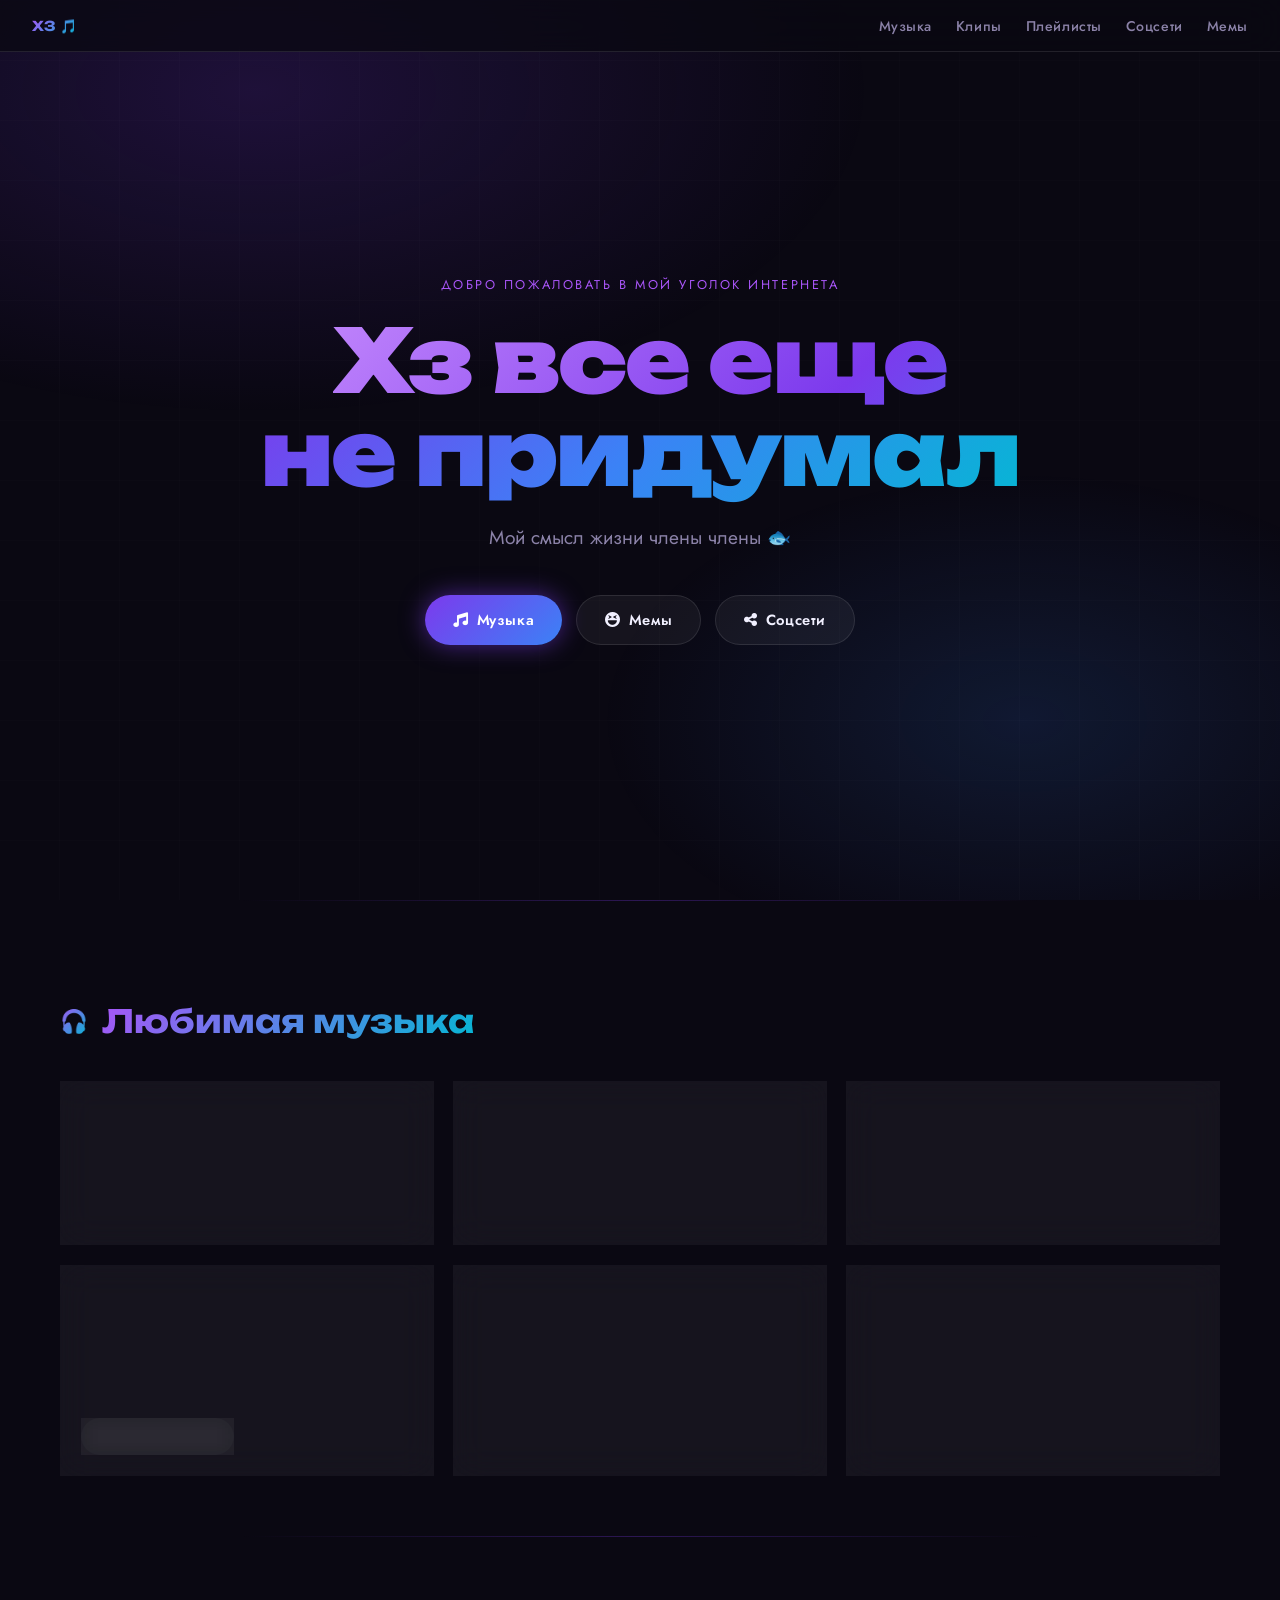
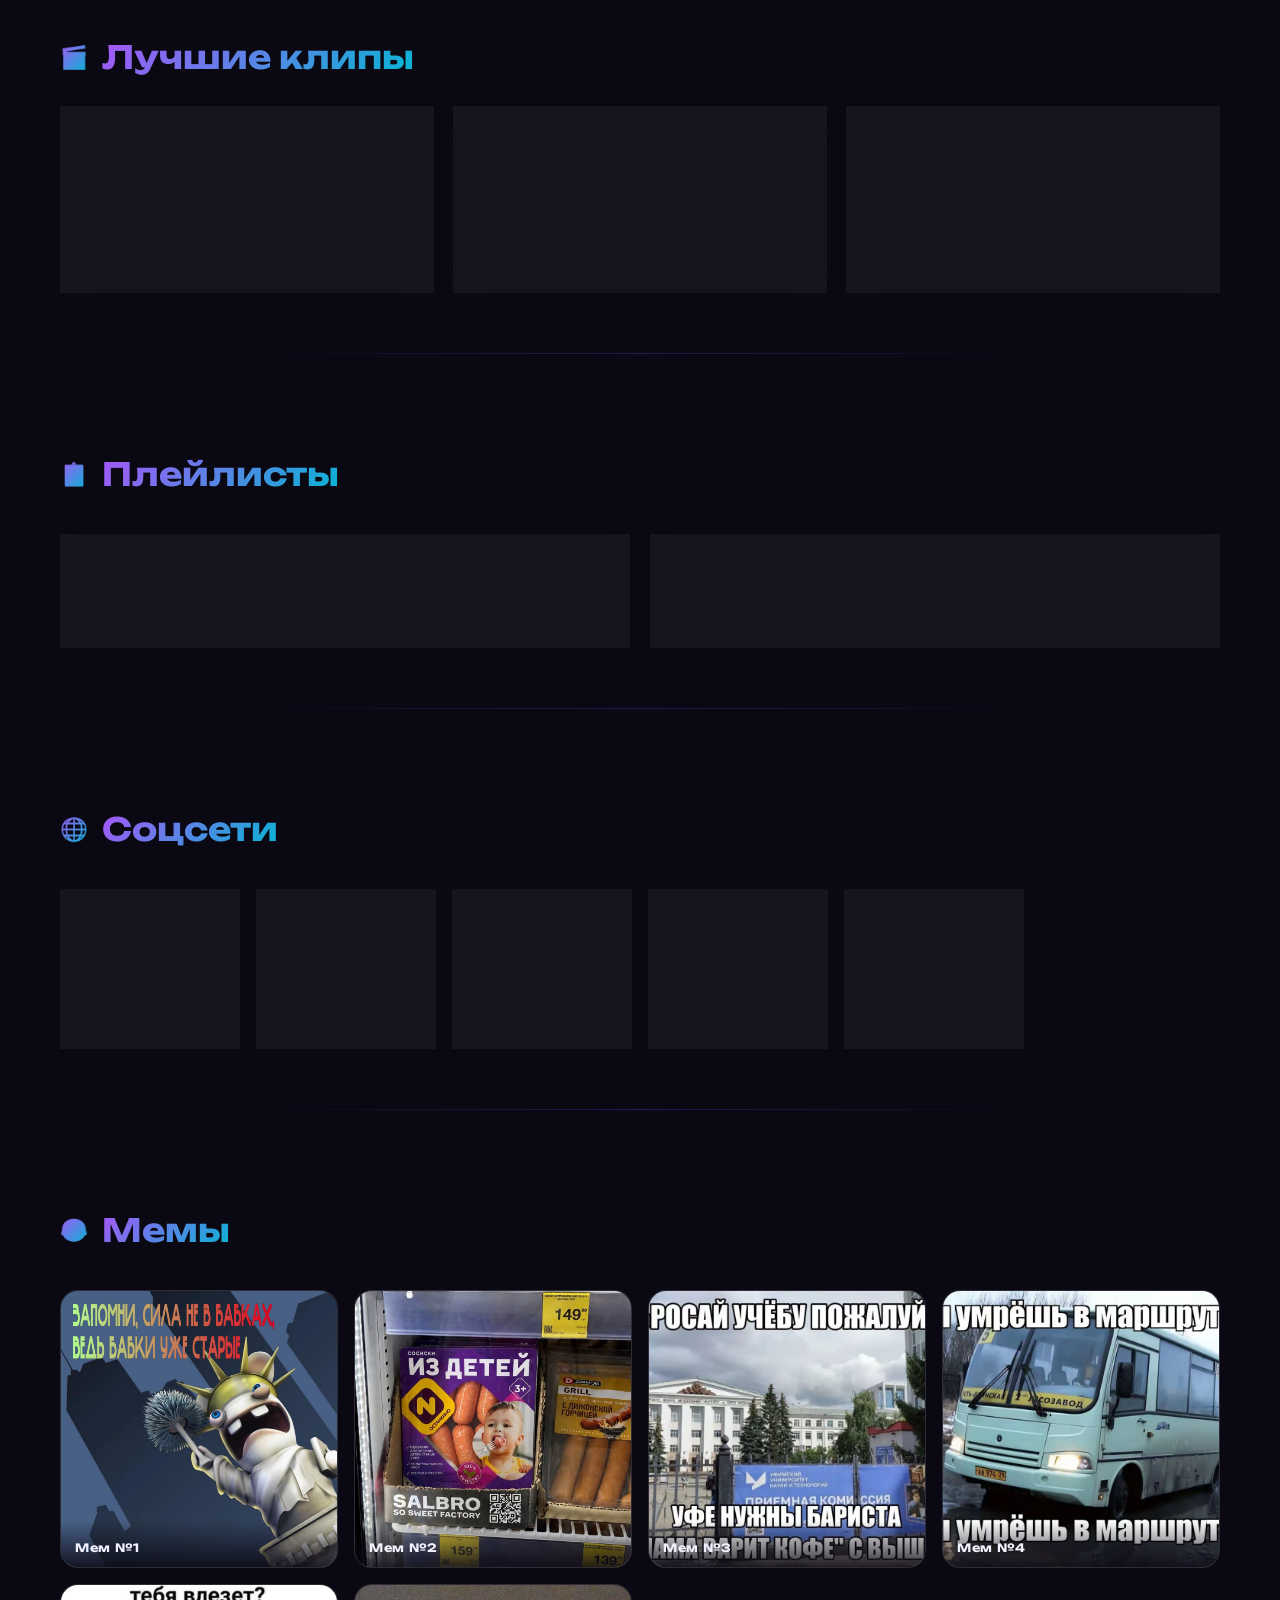
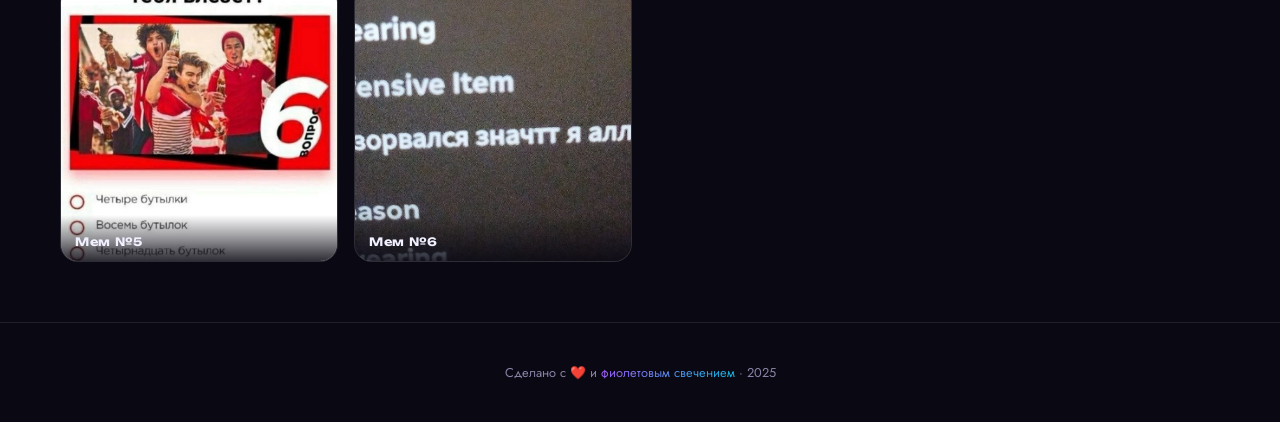
==== index-1.html @ b0e190b0 "Add files via upload" ====
<!DOCTYPE html>
<html lang="ru">
<head>
  <meta charset="UTF-8" />
  <meta name="viewport" content="width=device-width, initial-scale=1.0" />
  <title>Хз все еще не придумал</title>
  <link href="https://fonts.googleapis.com/css2?family=Unbounded:wght@400;700;900&family=Jost:wght@300;400;500&display=swap" rel="stylesheet" />
  <link rel="stylesheet" href="https://cdnjs.cloudflare.com/ajax/libs/font-awesome/6.5.0/css/all.min.css" />

  <style>
    /* ===========================
       CSS ПЕРЕМЕННЫЕ / ТЕМА
    =========================== */
    :root {
      --bg:          #0a0812;
      --bg2:         #0f0d1a;
      --purple:      #7c3aed;
      --purple-lite: #a855f7;
      --blue:        #3b82f6;
      --cyan:        #06b6d4;
      --glow-p:      rgba(124, 58, 237, 0.55);
      --glow-b:      rgba(59, 130, 246, 0.45);
      --glass-bg:    rgba(255,255,255,0.05);
      --glass-border:rgba(255,255,255,0.10);
      --text:        #f1f0ff;
      --text-muted:  #8b82a8;
      --card-radius: 18px;
      --transition:  0.3s cubic-bezier(.4,0,.2,1);
    }

    /* ===========================
       СБРОС И БАЗОВЫЕ СТИЛИ
    =========================== */
    *, *::before, *::after { box-sizing: border-box; margin: 0; padding: 0; }
    html { scroll-behavior: smooth; }
    body {
      font-family: 'Jost', sans-serif;
      background: var(--bg);
      color: var(--text);
      min-height: 100vh;
      overflow-x: hidden;
    }

    /* ===========================
       ФОН — СЕТКА + ГРАДИЕНТ
    =========================== */
    body::before {
      content: '';
      position: fixed;
      inset: 0;
      background:
        radial-gradient(ellipse 80% 60% at 20% 10%, rgba(124,58,237,.18) 0%, transparent 60%),
        radial-gradient(ellipse 60% 50% at 80% 80%, rgba(59,130,246,.14) 0%, transparent 55%),
        repeating-linear-gradient(0deg, transparent, transparent 59px, rgba(255,255,255,.025) 60px),
        repeating-linear-gradient(90deg, transparent, transparent 59px, rgba(255,255,255,.025) 60px);
      pointer-events: none;
      z-index: 0;
    }

    /* ===========================
       НАВБАР
    =========================== */
    nav {
      position: fixed;
      top: 0; left: 0; right: 0;
      z-index: 999;
      display: flex;
      align-items: center;
      justify-content: space-between;
      padding: 14px 32px;
      background: rgba(10,8,18,0.75);
      backdrop-filter: blur(20px);
      border-bottom: 1px solid var(--glass-border);
    }
    .nav-logo {
      font-family: 'Unbounded', sans-serif;
      font-size: .85rem;
      font-weight: 700;
      background: linear-gradient(135deg, var(--purple-lite), var(--cyan));
      -webkit-background-clip: text;
      -webkit-text-fill-color: transparent;
      letter-spacing: .04em;
    }
    .nav-links { display: flex; gap: 24px; list-style: none; }
    .nav-links a {
      color: var(--text-muted);
      text-decoration: none;
      font-size: .88rem;
      font-weight: 500;
      letter-spacing: .04em;
      transition: color var(--transition);
    }
    .nav-links a:hover { color: var(--purple-lite); }

    /* ===========================
       КОНТЕНТНАЯ ОБЁРТКА
    =========================== */
    main { position: relative; z-index: 1; }
    section { padding: 100px 20px 60px; max-width: 1200px; margin: 0 auto; }

    /* ===========================
       ЗАГОЛОВКИ СЕКЦИЙ
    =========================== */
    .section-title {
      font-family: 'Unbounded', sans-serif;
      font-size: clamp(1.4rem, 3vw, 2rem);
      font-weight: 700;
      margin-bottom: 40px;
      display: flex;
      align-items: center;
      gap: 14px;
    }
    .section-title .icon { font-size: 1.4rem; }
    .section-title span {
      background: linear-gradient(135deg, var(--purple-lite) 0%, var(--cyan) 100%);
      -webkit-background-clip: text;
      -webkit-text-fill-color: transparent;
    }

    /* ===========================
       HERO СЕКЦИЯ
    =========================== */
    #hero {
      min-height: 100vh;
      display: flex;
      flex-direction: column;
      align-items: center;
      justify-content: center;
      text-align: center;
      padding-top: 80px;
    }
    .hero-eyebrow {
      font-size: .8rem;
      letter-spacing: .2em;
      text-transform: uppercase;
      color: var(--purple-lite);
      margin-bottom: 20px;
      opacity: 0;
      animation: fadeUp .6s .2s forwards;
    }
    .hero-title {
      font-family: 'Unbounded', sans-serif;
      font-size: clamp(2.2rem, 7vw, 5.5rem);
      font-weight: 900;
      line-height: 1.05;
      letter-spacing: -.02em;
      margin-bottom: 24px;
      opacity: 0;
      animation: fadeUp .7s .4s forwards;
    }
    .hero-title .grad {
      background: linear-gradient(135deg, #c084fc 0%, #7c3aed 40%, #3b82f6 70%, #06b6d4 100%);
      -webkit-background-clip: text;
      -webkit-text-fill-color: transparent;
    }
    .hero-sub {
      font-size: clamp(.95rem, 2vw, 1.2rem);
      color: var(--text-muted);
      max-width: 480px;
      margin-bottom: 44px;
      opacity: 0;
      animation: fadeUp .7s .6s forwards;
    }
    .hero-btns {
      display: flex;
      flex-wrap: wrap;
      gap: 14px;
      justify-content: center;
      opacity: 0;
      animation: fadeUp .7s .8s forwards;
    }

    /* ===========================
       КНОПКИ
    =========================== */
    .btn {
      display: inline-flex;
      align-items: center;
      gap: 8px;
      padding: 13px 28px;
      border-radius: 100px;
      font-family: 'Jost', sans-serif;
      font-size: .92rem;
      font-weight: 600;
      letter-spacing: .04em;
      cursor: pointer;
      text-decoration: none;
      transition: all var(--transition);
      border: none;
      outline: none;
    }
    .btn-primary {
      background: linear-gradient(135deg, var(--purple), var(--blue));
      color: #fff;
      box-shadow: 0 0 24px var(--glow-p);
    }
    .btn-primary:hover {
      transform: translateY(-3px) scale(1.04);
      box-shadow: 0 0 40px var(--glow-p), 0 0 80px rgba(124,58,237,.2);
    }
    .btn-glass {
      background: var(--glass-bg);
      color: var(--text);
      border: 1px solid var(--glass-border);
      backdrop-filter: blur(10px);
    }
    .btn-glass:hover {
      background: rgba(124,58,237,.15);
      border-color: rgba(124,58,237,.4);
      transform: translateY(-3px);
      box-shadow: 0 0 24px var(--glow-p);
    }
    .btn-sm {
      padding: 8px 18px;
      font-size: .8rem;
    }

    /* ===========================
       СТЕКЛЯННАЯ КАРТОЧКА
    =========================== */
    .glass-card {
      background: var(--glass-bg);
      border: 1px solid var(--glass-border);
      border-radius: var(--card-radius);
      backdrop-filter: blur(16px);
      transition: all var(--transition);
    }
    .glass-card:hover {
      border-color: rgba(124,58,237,.35);
      box-shadow: 0 8px 40px rgba(124,58,237,.15), 0 0 0 1px rgba(124,58,237,.12);
      transform: translateY(-4px);
    }

    /* ===========================
       БЛОК МУЗЫКИ
    =========================== */
    .tracks-grid {
      display: grid;
      grid-template-columns: repeat(auto-fill, minmax(300px, 1fr));
      gap: 20px;
    }
    .track-card {
      padding: 20px;
      display: flex;
      flex-direction: column;
      gap: 16px;
      opacity: 0;
      transform: translateY(30px);
    }
    .track-card.visible {
      animation: fadeUp .55s forwards;
    }
    .track-top {
      display: flex;
      gap: 14px;
      align-items: center;
    }
    .track-cover {
      width: 68px; height: 68px;
      border-radius: 12px;
      object-fit: cover;
      flex-shrink: 0;
      background: linear-gradient(135deg, #1e1230 0%, #2d1b69 100%);
      border: 1px solid var(--glass-border);
    }
    .track-info { flex: 1; min-width: 0; }
    .track-name {
      font-family: 'Unbounded', sans-serif;
      font-size: .8rem;
      font-weight: 700;
      white-space: nowrap;
      overflow: hidden;
      text-overflow: ellipsis;
      margin-bottom: 4px;
    }
    .track-artist {
      font-size: .78rem;
      color: var(--text-muted);
    }
    /* Кастомный плеер */
    .player-bar {
      display: flex;
      flex-direction: column;
      gap: 10px;
    }
    .player-controls {
      display: flex;
      align-items: center;
      gap: 10px;
      flex-wrap: wrap;
    }
    .play-btn {
      width: 38px; height: 38px;
      border-radius: 50%;
      border: none;
      background: linear-gradient(135deg, var(--purple), var(--blue));
      color: #fff;
      font-size: .85rem;
      cursor: pointer;
      flex-shrink: 0;
      display: flex;
      align-items: center;
      justify-content: center;
      box-shadow: 0 0 14px var(--glow-p);
      transition: all var(--transition);
    }
    .play-btn:hover { transform: scale(1.12); box-shadow: 0 0 24px var(--glow-p); }
    .time-label {
      font-size: .72rem;
      color: var(--text-muted);
      min-width: 72px;
      text-align: right;
    }
    .progress-wrap {
      flex: 1;
      height: 4px;
      background: rgba(255,255,255,.1);
      border-radius: 2px;
      cursor: pointer;
      position: relative;
    }
    .progress-fill {
      height: 100%;
      border-radius: 2px;
      background: linear-gradient(90deg, var(--purple-lite), var(--cyan));
      width: 0%;
      transition: width .1s linear;
      pointer-events: none;
    }
    .lyrics-btn {
      align-self: flex-start;
    }
    /* Анимация пульса для воспроизводимого трека */
    @keyframes pulse-ring {
      0%   { box-shadow: 0 0 0 0 rgba(124,58,237,.5); }
      70%  { box-shadow: 0 0 0 8px rgba(124,58,237,0); }
      100% { box-shadow: 0 0 0 0 rgba(124,58,237,0); }
    }
    .play-btn.playing { animation: pulse-ring 1.5s infinite; }

    /* ===========================
       БЛОК КЛИПОВ
    =========================== */
    .clips-grid {
      display: grid;
      grid-template-columns: repeat(auto-fill, minmax(280px, 1fr));
      gap: 20px;
    }
    .clip-card {
      padding: 24px;
      display: flex;
      flex-direction: column;
      align-items: center;
      gap: 14px;
      text-align: center;
      cursor: pointer;
      text-decoration: none;
      color: inherit;
    }
    .clip-icon {
      width: 64px; height: 64px;
      border-radius: 50%;
      background: linear-gradient(135deg, var(--purple), var(--blue));
      display: flex;
      align-items: center;
      justify-content: center;
      font-size: 1.4rem;
      box-shadow: 0 0 24px var(--glow-p);
      transition: all var(--transition);
    }
    .clip-card:hover .clip-icon {
      transform: scale(1.15);
      box-shadow: 0 0 44px var(--glow-p);
    }
    .clip-title {
      font-family: 'Unbounded', sans-serif;
      font-size: .8rem;
      font-weight: 700;
    }
    .clip-hint { font-size: .75rem; color: var(--text-muted); }

    /* ===========================
       БЛОК ПЛЕЙЛИСТОВ
    =========================== */
    .playlists-row {
      display: flex;
      flex-wrap: wrap;
      gap: 20px;
    }
    .playlist-card {
      flex: 1;
      min-width: 220px;
      padding: 28px 24px;
      display: flex;
      align-items: center;
      gap: 18px;
      text-decoration: none;
      color: inherit;
    }
    .playlist-icon {
      font-size: 2rem;
      width: 56px; height: 56px;
      border-radius: 14px;
      display: flex;
      align-items: center;
      justify-content: center;
      flex-shrink: 0;
    }
    .playlist-icon.spotify { background: rgba(30,215,96,.15); color: #1ED760; }
    .playlist-icon.ytm     { background: rgba(255,0,0,.12);   color: #FF0000; }
    .playlist-info h3 {
      font-family: 'Unbounded', sans-serif;
      font-size: .8rem;
      font-weight: 700;
      margin-bottom: 4px;
    }
    .playlist-info p { font-size: .78rem; color: var(--text-muted); }

    /* ===========================
       БЛОК СОЦСЕТЕЙ
    =========================== */
    .socials-grid {
      display: grid;
      grid-template-columns: repeat(auto-fill, minmax(180px, 1fr));
      gap: 16px;
    }
    .social-card {
      padding: 24px 18px;
      display: flex;
      flex-direction: column;
      align-items: center;
      gap: 12px;
      text-decoration: none;
      color: inherit;
      text-align: center;
    }
    .social-icon {
      font-size: 1.6rem;
      width: 56px; height: 56px;
      border-radius: 50%;
      display: flex;
      align-items: center;
      justify-content: center;
      transition: all var(--transition);
    }
    .social-card:hover .social-icon {
      transform: scale(1.15) rotate(-5deg);
    }
    .social-name {
      font-family: 'Unbounded', sans-serif;
      font-size: .72rem;
      font-weight: 700;
    }
    .social-handle { font-size: .72rem; color: var(--text-muted); }

    /* ===========================
       БЛОК МЕМОВ
    =========================== */
    .memes-grid {
      display: grid;
      grid-template-columns: repeat(auto-fill, minmax(260px, 1fr));
      gap: 16px;
    }
    .meme-item {
      border-radius: var(--card-radius);
      overflow: hidden;
      position: relative;
      cursor: pointer;
      aspect-ratio: 1 / 1;
      background: var(--glass-bg);
      border: 1px solid var(--glass-border);
    }
    .meme-item img {
      width: 100%; height: 100%;
      object-fit: cover;
      display: block;
      transition: transform .4s ease;
    }
    .meme-item:hover img { transform: scale(1.07); }
    .meme-caption {
      position: absolute;
      bottom: 0; left: 0; right: 0;
      background: linear-gradient(0deg, rgba(10,8,18,.85) 0%, transparent 100%);
      padding: 20px 14px 12px;
      font-family: 'Unbounded', sans-serif;
      font-size: .72rem;
      font-weight: 700;
      letter-spacing: .06em;
    }

    /* ===========================
       МОДАЛЬНОЕ ОКНО (тексты)
    =========================== */
    .modal-overlay {
      position: fixed;
      inset: 0;
      background: rgba(10,8,18,.85);
      backdrop-filter: blur(10px);
      z-index: 2000;
      display: flex;
      align-items: center;
      justify-content: center;
      padding: 20px;
      opacity: 0;
      pointer-events: none;
      transition: opacity .3s;
    }
    .modal-overlay.open {
      opacity: 1;
      pointer-events: all;
    }
    .modal-box {
      background: #13102a;
      border: 1px solid rgba(124,58,237,.35);
      border-radius: 20px;
      padding: 32px;
      max-width: 520px;
      width: 100%;
      max-height: 80vh;
      overflow-y: auto;
      position: relative;
      transform: scale(.92);
      transition: transform .3s;
      box-shadow: 0 0 60px rgba(124,58,237,.25);
    }
    .modal-overlay.open .modal-box { transform: scale(1); }
    .modal-close {
      position: absolute;
      top: 16px; right: 16px;
      background: none;
      border: none;
      color: var(--text-muted);
      font-size: 1.2rem;
      cursor: pointer;
      transition: color var(--transition);
    }
    .modal-close:hover { color: var(--purple-lite); }
    .modal-title {
      font-family: 'Unbounded', sans-serif;
      font-size: 1rem;
      font-weight: 700;
      margin-bottom: 16px;
    }
    .modal-lyrics {
      font-size: .88rem;
      line-height: 1.8;
      color: var(--text-muted);
      white-space: pre-wrap;
    }

    /* ===========================
       ЛАЙТБОКС ДЛЯ МЕМОВ
    =========================== */
    .lightbox {
      position: fixed;
      inset: 0;
      background: rgba(10,8,18,.95);
      z-index: 3000;
      display: flex;
      align-items: center;
      justify-content: center;
      padding: 20px;
      opacity: 0;
      pointer-events: none;
      transition: opacity .3s;
    }
    .lightbox.open { opacity: 1; pointer-events: all; }
    .lightbox img {
      max-width: 90vw;
      max-height: 85vh;
      border-radius: 14px;
      object-fit: contain;
      transform: scale(.9);
      transition: transform .3s;
      box-shadow: 0 0 80px rgba(124,58,237,.3);
    }
    .lightbox.open img { transform: scale(1); }
    .lightbox-close {
      position: absolute;
      top: 20px; right: 24px;
      background: none;
      border: none;
      color: #fff;
      font-size: 1.6rem;
      cursor: pointer;
      opacity: .7;
      transition: opacity var(--transition);
    }
    .lightbox-close:hover { opacity: 1; }

    /* ===========================
       ФУТЕР
    =========================== */
    footer {
      position: relative;
      z-index: 1;
      text-align: center;
      padding: 40px 20px;
      color: var(--text-muted);
      font-size: .8rem;
      border-top: 1px solid var(--glass-border);
    }
    footer span {
      background: linear-gradient(135deg, var(--purple-lite), var(--cyan));
      -webkit-background-clip: text;
      -webkit-text-fill-color: transparent;
    }

    /* ===========================
       АНИМАЦИИ
    =========================== */
    @keyframes fadeUp {
      from { opacity: 0; transform: translateY(28px); }
      to   { opacity: 1; transform: translateY(0); }
    }

    /* ===========================
       СКРОЛЛБАР
    =========================== */
    ::-webkit-scrollbar { width: 6px; }
    ::-webkit-scrollbar-track { background: var(--bg); }
    ::-webkit-scrollbar-thumb { background: var(--purple); border-radius: 3px; }

    /* ===========================
       АДАПТИВНОСТЬ
    =========================== */
    @media (max-width: 768px) {
      nav { padding: 12px 20px; }
      .nav-links { display: none; }
      section { padding: 80px 16px 40px; }
      .hero-btns { flex-direction: column; align-items: center; }
      .playlists-row { flex-direction: column; }
    }
    @media (max-width: 480px) {
      .tracks-grid { grid-template-columns: 1fr; }
      .socials-grid { grid-template-columns: repeat(2, 1fr); }
    }

    /* ===========================
       РАЗДЕЛИТЕЛЬ
    =========================== */
    .divider {
      height: 1px;
      background: linear-gradient(90deg, transparent, rgba(124,58,237,.3), transparent);
      margin: 0 auto;
      max-width: 800px;
    }

    /* Визуализатор — анимированные полосы */
    .wave-bars {
      display: flex;
      gap: 3px;
      align-items: flex-end;
      height: 18px;
    }
    .wave-bar {
      width: 3px;
      background: linear-gradient(180deg, var(--purple-lite), var(--cyan));
      border-radius: 2px;
      animation: wavebar 1s ease-in-out infinite alternate;
    }
    .wave-bar:nth-child(1) { height: 8px;  animation-delay: 0s; }
    .wave-bar:nth-child(2) { height: 16px; animation-delay: .15s; }
    .wave-bar:nth-child(3) { height: 10px; animation-delay: .30s; }
    .wave-bar:nth-child(4) { height: 16px; animation-delay: .10s; }
    .wave-bar:nth-child(5) { height: 6px;  animation-delay: .25s; }
    @keyframes wavebar {
      from { transform: scaleY(.4); }
      to   { transform: scaleY(1); }
    }
    .wave-bars.paused .wave-bar { animation-play-state: paused; }
  </style>
</head>
<body>

<!-- ===========================
     НАВИГАЦИЯ
=========================== -->
<nav>
  <div class="nav-logo">ХЗ 🎵</div>
  <ul class="nav-links">
    <li><a href="#music">Музыка</a></li>
    <li><a href="#clips">Клипы</a></li>
    <li><a href="#playlists">Плейлисты</a></li>
    <li><a href="#socials">Соцсети</a></li>
    <li><a href="#memes">Мемы</a></li>
  </ul>
</nav>

<main>

  <!-- ===========================
       HERO
  =========================== -->
  <section id="hero">
    <p class="hero-eyebrow">добро пожаловать в мой уголок интернета</p>
    <h1 class="hero-title">
      <span class="grad">Хз все еще<br>не придумал</span>
    </h1>
    <p class="hero-sub">Мой смысл жизни члены члены 🐟</p>
    <div class="hero-btns">
      <a href="#music"    class="btn btn-primary"><i class="fas fa-music"></i> Музыка</a>
      <a href="#memes"    class="btn btn-glass"><i class="fas fa-face-laugh-squint"></i> Мемы</a>
      <a href="#socials"  class="btn btn-glass"><i class="fas fa-share-nodes"></i> Соцсети</a>
    </div>
  </section>

  <div class="divider"></div>

  <!-- ===========================
       МУЗЫКА
  =========================== -->
  <section id="music">
    <h2 class="section-title">
      <span class="icon">🎧</span>
      <span>Любимая музыка</span>
    </h2>
    <div class="tracks-grid" id="tracksContainer"></div>
  </section>

  <div class="divider"></div>

  <!-- ===========================
       КЛИПЫ
  =========================== -->
  <section id="clips">
    <h2 class="section-title">
      <span class="icon">🎬</span>
      <span>Лучшие клипы</span>
    </h2>
    <div class="clips-grid" id="clipsContainer"></div>
  </section>

  <div class="divider"></div>

  <!-- ===========================
       ПЛЕЙЛИСТЫ
  =========================== -->
  <section id="playlists">
    <h2 class="section-title">
      <span class="icon">📋</span>
      <span>Плейлисты</span>
    </h2>
    <div class="playlists-row" id="playlistsContainer"></div>
  </section>

  <div class="divider"></div>

  <!-- ===========================
       СОЦСЕТИ
  =========================== -->
  <section id="socials">
    <h2 class="section-title">
      <span class="icon">🌐</span>
      <span>Соцсети</span>
    </h2>
    <div class="socials-grid" id="socialsContainer"></div>
  </section>

  <div class="divider"></div>

  <!-- ===========================
       МЕМЫ
  =========================== -->
  <section id="memes">
    <h2 class="section-title">
      <span class="icon">😂</span>
      <span>Мемы</span>
    </h2>
    <div class="memes-grid" id="memesContainer"></div>
  </section>

</main>

<!-- ===========================
     ФУТЕР
=========================== -->
<footer>
  <p>Сделано с ❤️ и <span>фиолетовым свечением</span> · 2025</p>
</footer>

<!-- ===========================
     МОДАЛКА ТЕКСТА ПЕСНИ
=========================== -->
<div class="modal-overlay" id="lyricsModal">
  <div class="modal-box">
    <button class="modal-close" id="lyricsClose"><i class="fas fa-xmark"></i></button>
    <p class="modal-title" id="lyricsTitle"></p>
    <pre class="modal-lyrics" id="lyricsContent"></pre>
  </div>
</div>

<!-- ===========================
     ЛАЙТБОКС МЕМОВ
=========================== -->
<div class="lightbox" id="lightbox">
  <button class="lightbox-close" id="lightboxClose"><i class="fas fa-xmark"></i></button>
  <img src="" id="lightboxImg" alt="meme" />
</div>

<!-- ===========================
     ДАННЫЕ И ЛОГИКА
=========================== -->
<script>
/* ============================================================
   ДАННЫЕ — редактируй здесь
============================================================ */

// Треки. file — имя mp3-файла в той же папке что index.html
const tracks = [
  {
    id: 1,
    title:    "Бегать и падать",
    artist:   "Куок",
    file:     "Бегать и падать.mp3",
    cover:    "track1.jpg",
    lyrics:   null  // нет текста
  },
  {
    id: 2,
    title:    "Уходи",
    artist:   "ФРИК ПАТИ, Mzlff",
    file:     "Уходи.mp3",
    cover:    "track2.jpg",
    lyrics:   null
  },
  {
    id: 3,
    title:    "абсолютный ноль",
    artist:   "Mzlff",
    file:     "абсолютный ноль.mp3",
    cover:    "track3.jpg",
    lyrics:   null
  },
  {
    id: 4,
    title:    "Мечты рядовой фигуры",
    artist:   "Mzlff",
    file:     "Мечты рядовой фигуры.mp3",
    cover:    "track4.jpg",
    lyrics:   "[]"  // вставь текст сюда
  },
  {
    id: 5,
    title:    "Крематорий для бабочек",
    artist:   "MellSher",
    file:     "Крематорий для бабочек.mp3",
    cover:    "track5.jpg",
    lyrics:   null
  },
  {
    id: 6,
    title:    "МазеLOVE",
    artist:   "Lida, dk",
    file:     "мазеLOVE Lida, DK.mp3",
    cover:    "track6.jpg",
    lyrics:   null
  }
];

// Клипы
const clips = [
  {
    label: "Лучший клип",
    url:   "https://www.twitch.tv/cherebuhh/clip/TrappedBumblingHamburgerNononoCat-rY4T5pmWOnnnVTyIh"
  },
  {
    label: "Лучший клип 2",
    url:   "https://www.twitch.tv/stintik/clip/AmorphousSmellyHerringMikeHogu-zoP-UnJIkbtcwmm9"
  },
  {
    label: "Лучший клип 3",
    url:   "https://www.twitch.tv/drakeoffc/clip/MoldyAbstruseThymeBleedPurple-4cr50icl_64hNUZl"
  }
];

// Плейлисты
const playlists = [
  {
    name:    "Spotify",
    desc:    "Открыть плейлист",
    url:     "https://open.spotify.com/playlist/6MNfVSspPcmuZ3nf0PvJnn?si=Kb_2X-K8SQuSeRiB1oGK0Q",
    iconCls: "fab fa-spotify",
    type:    "spotify"
  },
  {
    name:    "YouTube Music",
    desc:    "Открыть плейлист",
    url:     "https://music.youtube.com/playlist?list=PLZcqoG0ALLPRFGA35WPV0IsM8mOdt2d5y",
    iconCls: "fab fa-youtube",
    type:    "ytm"
  }
];

// Соцсети
const socials = [
  {
    name:    "Reddit",
    handle:  "maze110vvv",
    url:     "https://www.reddit.com/u/maze110vvv/s/fu6MsOoXUQ",
    iconCls: "fab fa-reddit",
    color:   "rgba(255,69,0,.15)",
    tcolor:  "#FF4500"
  },
  {
    name:    "Reddit 2",
    handle:  "ne_mzlff",
    url:     "https://www.reddit.com/u/ne_mzlff/s/gQ9moeCkwP",
    iconCls: "fab fa-reddit",
    color:   "rgba(255,69,0,.15)",
    tcolor:  "#FF4500"
  },
  {
    name:    "Telegram",
    handle:  "awesome_fugu",
    url:     "https://t.me/awesome_fugu",
    iconCls: "fab fa-telegram",
    color:   "rgba(0,136,204,.15)",
    tcolor:  "#0088CC"
  },
  {
    name:    "TikTok",
    handle:  "awesome_fugu",
    url:     "https://www.tiktok.com/@awesome_fugu?_r=1&_t=ZS-96ZXudI2mZT",
    iconCls: "fab fa-tiktok",
    color:   "rgba(255,255,255,.08)",
    tcolor:  "#fff"
  },
  {
    name:    "YouTube",
    handle:  "bezkonechny_nosok",
    url:     "https://youtube.com/@bezkonechny_nosok",
    iconCls: "fab fa-youtube",
    color:   "rgba(255,0,0,.12)",
    tcolor:  "#FF0000"
  }
];

// Мемы
const memes = [
  { src: "meme1.jpg", caption: "Мем №1" },
  { src: "meme2.jpg", caption: "Мем №2" },
  { src: "meme3.jpg", caption: "Мем №3" },
  { src: "meme4.jpg", caption: "Мем №4" },
  { src: "meme5.jpg", caption: "Мем №5" },
  { src: "meme6.jpg", caption: "Мем №6" }
];

/* ============================================================
   ПЛЕЕРЫ — состояние
============================================================ */
let currentAudio   = null; // текущий Audio-объект
let currentTrackId = null; // id воспроизводимого трека

/* ============================================================
   РЕНДЕР ТРЕКОВ
============================================================ */
function renderTracks() {
  const container = document.getElementById("tracksContainer");
  container.innerHTML = "";

  tracks.forEach(track => {
    // Заглушка обложки если файл не найден — красивый градиент
    const coverFallback = `https://placehold.co/68x68/1e1230/c084fc?text=${encodeURIComponent(track.id)}`;

    const card = document.createElement("div");
    card.className = "glass-card track-card";
    card.dataset.id = track.id;

    card.innerHTML = `
      <div class="track-top">
        <img
          class="track-cover"
          src="${track.cover}"
          alt="${track.title}"
          onerror="this.src='${coverFallback}'"
        />
        <div class="track-info">
          <div class="track-name">${track.title}</div>
          <div class="track-artist">${track.artist}</div>
        </div>
      </div>
      <div class="player-bar">
        <div class="player-controls">
          <button class="play-btn" id="play-${track.id}" onclick="togglePlay(${track.id})">
            <i class="fas fa-play" id="play-icon-${track.id}"></i>
          </button>
          <div class="progress-wrap" id="prog-wrap-${track.id}" onclick="seekTrack(event, ${track.id})">
            <div class="progress-fill" id="prog-fill-${track.id}"></div>
          </div>
          <span class="time-label" id="time-${track.id}">0:00 / 0:00</span>
          <div class="wave-bars paused" id="wave-${track.id}">
            <div class="wave-bar"></div>
            <div class="wave-bar"></div>
            <div class="wave-bar"></div>
            <div class="wave-bar"></div>
            <div class="wave-bar"></div>
          </div>
        </div>
        ${track.lyrics !== null ? `
        <button
          class="btn btn-glass btn-sm lyrics-btn"
          onclick="openLyrics(${track.id})"
        >
          <i class="fas fa-align-left"></i> Показать текст
        </button>` : ""}
      </div>
    `;

    container.appendChild(card);
  });

  // Запуск Intersection Observer для анимации появления карточек
  observeCards(".track-card");
}

/* ============================================================
   PLAY / PAUSE
============================================================ */
function togglePlay(id) {
  const track    = tracks.find(t => t.id === id);
  const playBtn  = document.getElementById(`play-${id}`);
  const playIcon = document.getElementById(`play-icon-${id}`);
  const wave     = document.getElementById(`wave-${id}`);

  // Если нажали на другой трек — остановить текущий
  if (currentTrackId !== null && currentTrackId !== id) {
    stopTrack(currentTrackId);
  }

  // Создать новый Audio если нет или поменялся трек
  if (currentTrackId !== id) {
    currentAudio   = new Audio(track.file);
    currentTrackId = id;

    // Обновляем прогресс-бар и время
    currentAudio.addEventListener("timeupdate", () => updateProgress(id));
    currentAudio.addEventListener("ended", () => stopTrack(id));
  }

  if (currentAudio.paused) {
    currentAudio.play().catch(() => {
      // Браузер заблокировал autoplay — показываем сообщение
      alert("Нажми ещё раз — браузер требует жест для воспроизведения.");
    });
    playIcon.className = "fas fa-pause";
    playBtn.classList.add("playing");
    wave.classList.remove("paused");
  } else {
    currentAudio.pause();
    playIcon.className = "fas fa-play";
    playBtn.classList.remove("playing");
    wave.classList.add("paused");
  }
}

/* Полная остановка трека */
function stopTrack(id) {
  if (currentAudio) {
    currentAudio.pause();
    currentAudio.currentTime = 0;
  }
  const playIcon = document.getElementById(`play-icon-${id}`);
  const playBtn  = document.getElementById(`play-${id}`);
  const wave     = document.getElementById(`wave-${id}`);
  const fill     = document.getElementById(`prog-fill-${id}`);
  const timeEl   = document.getElementById(`time-${id}`);
  if (playIcon) playIcon.className = "fas fa-play";
  if (playBtn)  playBtn.classList.remove("playing");
  if (wave)     wave.classList.add("paused");
  if (fill)     fill.style.width = "0%";
  if (timeEl)   timeEl.textContent = "0:00 / 0:00";
}

/* Обновить прогресс-бар */
function updateProgress(id) {
  if (!currentAudio) return;
  const fill   = document.getElementById(`prog-fill-${id}`);
  const timeEl = document.getElementById(`time-${id}`);
  const pct    = (currentAudio.currentTime / currentAudio.duration) * 100 || 0;
  if (fill) fill.style.width = pct + "%";
  if (timeEl) timeEl.textContent = `${fmt(currentAudio.currentTime)} / ${fmt(currentAudio.duration)}`;
}

/* Перемотка по клику на прогресс-бар */
function seekTrack(e, id) {
  if (currentTrackId !== id || !currentAudio) return;
  const wrap = document.getElementById(`prog-wrap-${id}`);
  const rect = wrap.getBoundingClientRect();
  const ratio = (e.clientX - rect.left) / rect.width;
  currentAudio.currentTime = ratio * currentAudio.duration;
}

/* Форматирование времени */
function fmt(sec) {
  if (!sec || isNaN(sec)) return "0:00";
  const m = Math.floor(sec / 60);
  const s = Math.floor(sec % 60).toString().padStart(2, "0");
  return `${m}:${s}`;
}

/* ============================================================
   РЕНДЕР КЛИПОВ
============================================================ */
function renderClips() {
  const container = document.getElementById("clipsContainer");
  clips.forEach(clip => {
    const a = document.createElement("a");
    a.className    = "glass-card clip-card";
    a.href         = clip.url;
    a.target       = "_blank";
    a.rel          = "noopener noreferrer";
    a.innerHTML = `
      <div class="clip-icon"><i class="fas fa-clapperboard"></i></div>
      <div class="clip-title">${clip.label}</div>
      <div class="clip-hint">Открыть на Twitch <i class="fas fa-arrow-up-right-from-square" style="font-size:.7rem"></i></div>
    `;
    container.appendChild(a);
  });
}

/* ============================================================
   РЕНДЕР ПЛЕЙЛИСТОВ
============================================================ */
function renderPlaylists() {
  const container = document.getElementById("playlistsContainer");
  playlists.forEach(pl => {
    const a = document.createElement("a");
    a.className = "glass-card playlist-card";
    a.href      = pl.url;
    a.target    = "_blank";
    a.rel       = "noopener noreferrer";
    a.innerHTML = `
      <div class="playlist-icon ${pl.type}">
        <i class="${pl.iconCls}"></i>
      </div>
      <div class="playlist-info">
        <h3>${pl.name}</h3>
        <p>${pl.desc}</p>
      </div>
      <i class="fas fa-arrow-right" style="margin-left:auto;color:var(--text-muted)"></i>
    `;
    container.appendChild(a);
  });
}

/* ============================================================
   РЕНДЕР СОЦСЕТЕЙ
============================================================ */
function renderSocials() {
  const container = document.getElementById("socialsContainer");
  socials.forEach(soc => {
    const a = document.createElement("a");
    a.className = "glass-card social-card";
    a.href      = soc.url;
    a.target    = "_blank";
    a.rel       = "noopener noreferrer";
    a.innerHTML = `
      <div class="social-icon" style="background:${soc.color};color:${soc.tcolor}">
        <i class="${soc.iconCls}"></i>
      </div>
      <div class="social-name">${soc.name}</div>
      <div class="social-handle">@${soc.handle}</div>
    `;
    container.appendChild(a);
  });
}

/* ============================================================
   РЕНДЕР МЕМОВ
============================================================ */
function renderMemes() {
  const container = document.getElementById("memesContainer");
  memes.forEach((meme, i) => {
    const div = document.createElement("div");
    div.className = "meme-item";
    div.innerHTML = `
      <img
        src="${meme.src}"
        alt="${meme.caption}"
        onerror="this.src='https://placehold.co/400x400/13102a/7c3aed?text=Мем+${i+1}'"
        loading="lazy"
      />
      <div class="meme-caption">${meme.caption}</div>
    `;
    div.addEventListener("click", () => openLightbox(meme.src, i));
    container.appendChild(div);
  });
}

/* ============================================================
   МОДАЛКА ТЕКСТОВ
============================================================ */
function openLyrics(id) {
  const track   = tracks.find(t => t.id === id);
  const modal   = document.getElementById("lyricsModal");
  const title   = document.getElementById("lyricsTitle");
  const content = document.getElementById("lyricsContent");
  title.textContent   = `${track.title} — ${track.artist}`;
  content.textContent = track.lyrics || "Текст ещё не добавлен...";
  modal.classList.add("open");
}
document.getElementById("lyricsClose").addEventListener("click", () => {
  document.getElementById("lyricsModal").classList.remove("open");
});
document.getElementById("lyricsModal").addEventListener("click", e => {
  if (e.target === e.currentTarget)
    e.currentTarget.classList.remove("open");
});

/* ============================================================
   ЛАЙТБОКС МЕМОВ
============================================================ */
function openLightbox(src, i) {
  const lb  = document.getElementById("lightbox");
  const img = document.getElementById("lightboxImg");
  img.src = src;
  img.onerror = () => { img.src = `https://placehold.co/600x600/13102a/7c3aed?text=Мем+${i+1}`; };
  lb.classList.add("open");
}
document.getElementById("lightboxClose").addEventListener("click", () => {
  document.getElementById("lightbox").classList.remove("open");
});
document.getElementById("lightbox").addEventListener("click", e => {
  if (e.target === e.currentTarget)
    e.currentTarget.classList.remove("open");
});
// Закрытие на Escape
document.addEventListener("keydown", e => {
  if (e.key === "Escape") {
    document.getElementById("lightbox").classList.remove("open");
    document.getElementById("lyricsModal").classList.remove("open");
  }
});

/* ============================================================
   INTERSECTION OBSERVER — анимация появления карточек
============================================================ */
function observeCards(selector) {
  const observer = new IntersectionObserver(entries => {
    entries.forEach((entry, i) => {
      if (entry.isIntersecting) {
        // небольшая задержка для каждой карточки
        setTimeout(() => {
          entry.target.classList.add("visible");
        }, i * 80);
        observer.unobserve(entry.target);
      }
    });
  }, { threshold: 0.12 });

  document.querySelectorAll(selector).forEach(el => observer.observe(el));
}

/* ============================================================
   ИНИЦИАЛИЗАЦИЯ
============================================================ */
renderTracks();
renderClips();
renderPlaylists();
renderSocials();
renderMemes();
</script>
</body>
</html>
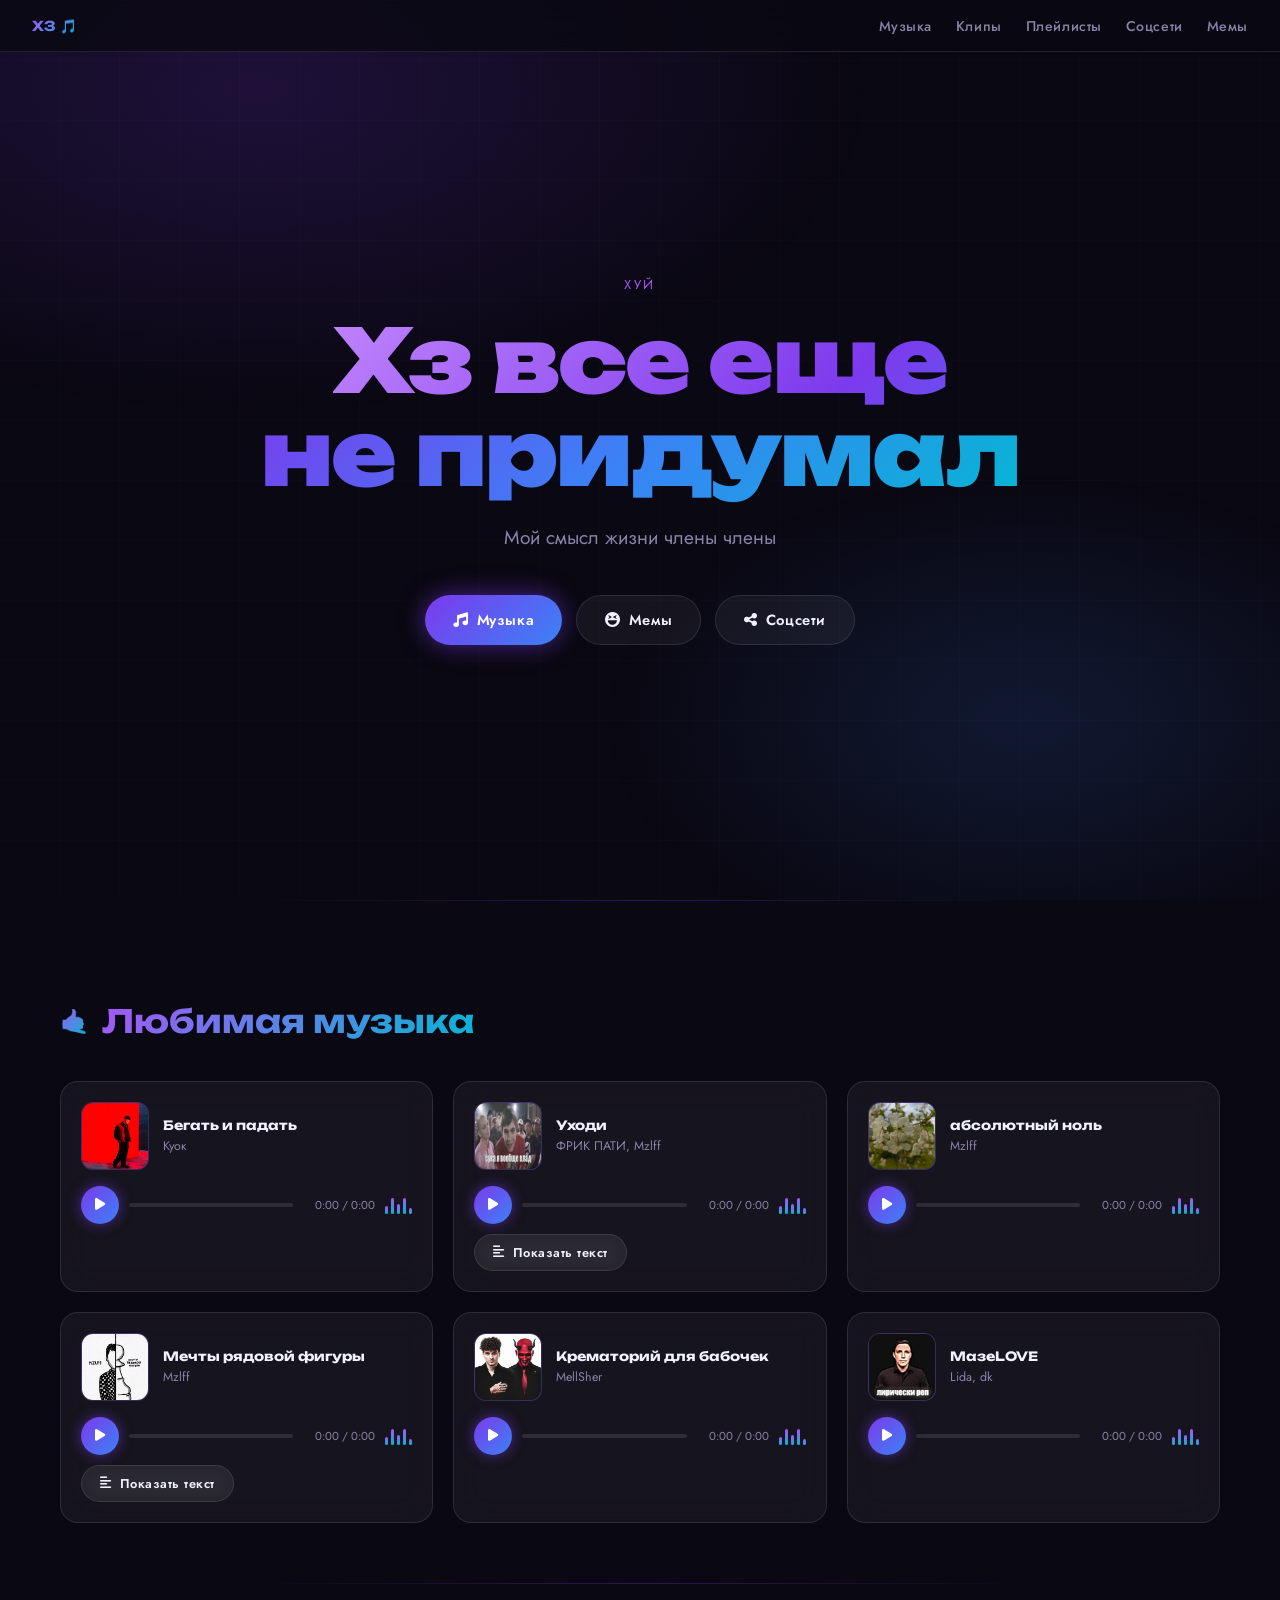
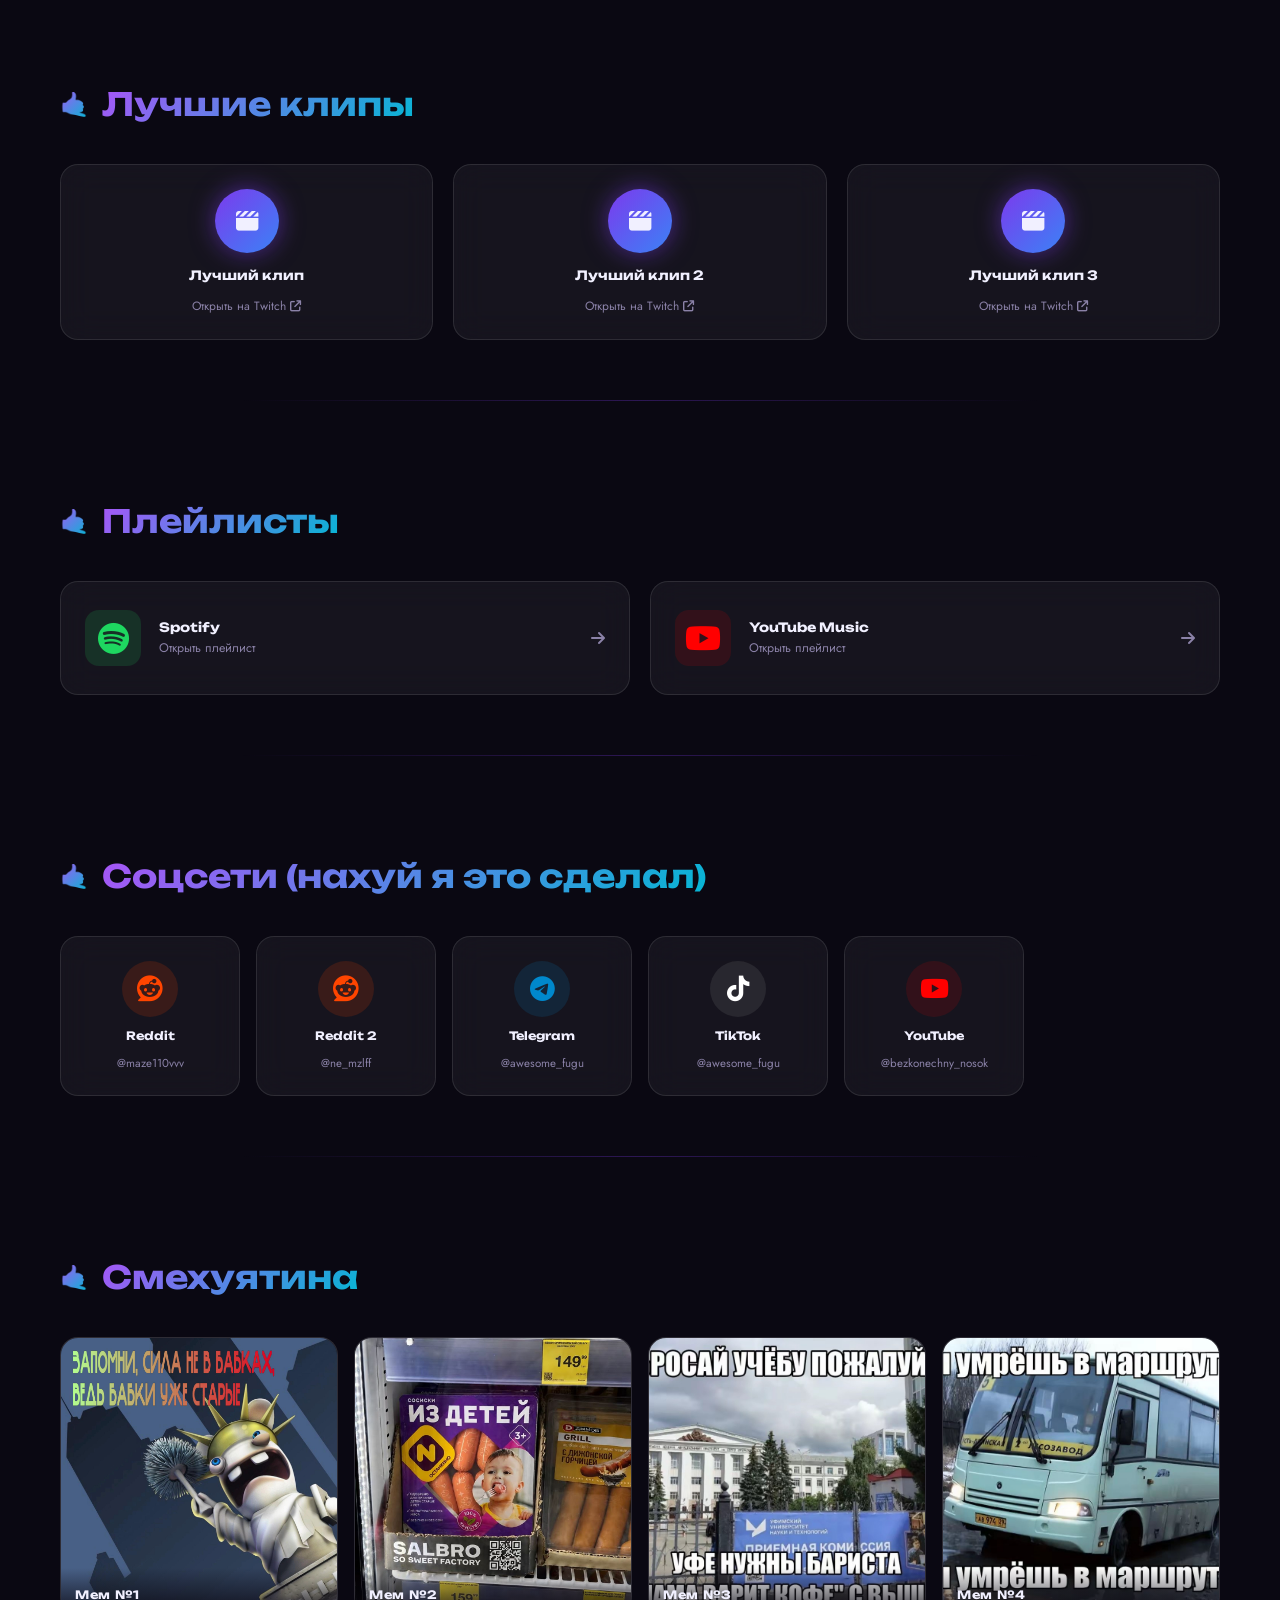
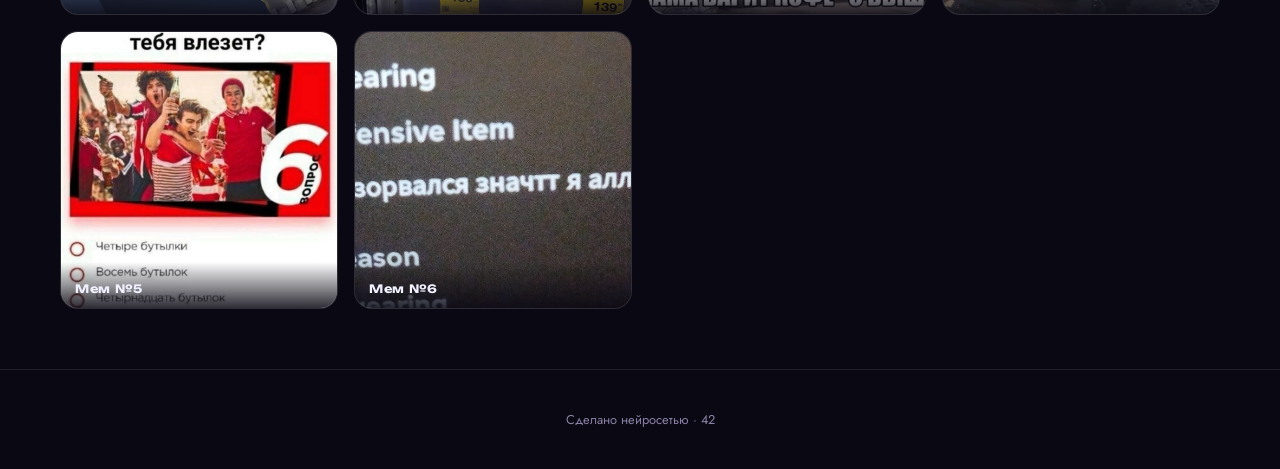
==== commit 111e040a: "Update index-1.html" ====
--- a/index-1.html
+++ b/index-1.html
@@ -3,7 +3,7 @@
 <head>
   <meta charset="UTF-8" />
   <meta name="viewport" content="width=device-width, initial-scale=1.0" />
-  <title>Хз все еще не придумал</title>
+  <title>Придумал</title>
   <link href="https://fonts.googleapis.com/css2?family=Unbounded:wght@400;700;900&family=Jost:wght@300;400;500&display=swap" rel="stylesheet" />
   <link rel="stylesheet" href="https://cdnjs.cloudflare.com/ajax/libs/font-awesome/6.5.0/css/all.min.css" />
 
@@ -693,11 +693,11 @@
        HERO
   =========================== -->
   <section id="hero">
-    <p class="hero-eyebrow">добро пожаловать в мой уголок интернета</p>
+    <p class="hero-eyebrow">хуй</p>
     <h1 class="hero-title">
       <span class="grad">Хз все еще<br>не придумал</span>
     </h1>
-    <p class="hero-sub">Мой смысл жизни члены члены 🐟</p>
+    <p class="hero-sub">Мой смысл жизни члены члены</p>
     <div class="hero-btns">
       <a href="#music"    class="btn btn-primary"><i class="fas fa-music"></i> Музыка</a>
       <a href="#memes"    class="btn btn-glass"><i class="fas fa-face-laugh-squint"></i> Мемы</a>
@@ -712,7 +712,7 @@
   =========================== -->
   <section id="music">
     <h2 class="section-title">
-      <span class="icon">🎧</span>
+      <span class="icon">🤙</span>
       <span>Любимая музыка</span>
     </h2>
     <div class="tracks-grid" id="tracksContainer"></div>
@@ -725,7 +725,7 @@
   =========================== -->
   <section id="clips">
     <h2 class="section-title">
-      <span class="icon">🎬</span>
+      <span class="icon">🤙</span>
       <span>Лучшие клипы</span>
     </h2>
     <div class="clips-grid" id="clipsContainer"></div>
@@ -738,7 +738,7 @@
   =========================== -->
   <section id="playlists">
     <h2 class="section-title">
-      <span class="icon">📋</span>
+      <span class="icon">🤙</span>
       <span>Плейлисты</span>
     </h2>
     <div class="playlists-row" id="playlistsContainer"></div>
@@ -751,8 +751,8 @@
   =========================== -->
   <section id="socials">
     <h2 class="section-title">
-      <span class="icon">🌐</span>
-      <span>Соцсети</span>
+      <span class="icon">🤙</span>
+      <span>Соцсети (нахуй я это сделал)</span>
     </h2>
     <div class="socials-grid" id="socialsContainer"></div>
   </section>
@@ -764,8 +764,8 @@
   =========================== -->
   <section id="memes">
     <h2 class="section-title">
-      <span class="icon">😂</span>
-      <span>Мемы</span>
+      <span class="icon">🤙</span>
+      <span>Смехуятина</span>
     </h2>
     <div class="memes-grid" id="memesContainer"></div>
   </section>
@@ -776,7 +776,7 @@
      ФУТЕР
 =========================== -->
 <footer>
-  <p>Сделано с ❤️ и <span>фиолетовым свечением</span> · 2025</p>
+  <p>Сделано нейросетью<span></span> · 42</p>
 </footer>
 
 <!-- ===========================
@@ -822,7 +822,7 @@
     artist:   "ФРИК ПАТИ, Mzlff",
     file:     "Уходи.mp3",
     cover:    "track2.jpg",
-    lyrics:   null
+    lyrics:   `[ебать тут басс хуярит]`,
   },
   {
     id: 3,
@@ -838,7 +838,69 @@
     artist:   "Mzlff",
     file:     "Мечты рядовой фигуры.mp3",
     cover:    "track4.jpg",
-    lyrics:   "[]"  // вставь текст сюда
+    lyrics:   `[Белыми и чёрными форматами мир стоит на доске,
+как будто с небес видят шахматы.
+Как по дороге, по двум полосам пробежит радуга,
+когда небо сияло,
+нам цвета было ненадобно.
+
+Белыми и чёрными форматами мир стоит на доске,
+как будто с небес видят шахматы,
+и король всего цветного сгинул.
+Я с палитрой за спиной,
+как герой из страшного фильма.
+
+Пешки вырастают,
+но не все короли,
+кем они хотели стать,
+их не спросят ведь всё равно,
+перечень фигур огромен. Но суть того повышения — выиграть следующий ход.
+А то, что дальше,
+мальчика никого не волнует,
+пока судьба идёт дальше.
+И пока игрок ломает мечты рядовой фигуры,
+все механические часы мира отсчитывают,
+как умному в голову приходят мысли выгодного убийства,
+разменивая личность на выгодную позицию. Приставы пристально слушать не стали бы,
+это просто игра, а значит,
+у него есть алиби.
+
+Шах, промешав горечь с водкой,
+мешаю я прочесть,
+что шарят за правила той игры.
+Мат, записать ход,
+это год за шаг.
+Пешке будущее внушали, и всё закончилось вмиг. Небеса — это клетка,
+как и земля
+Партия кончилась, но снова время вспять.
+В новой фигуре застрянет моя душа,
+где снова кто-то будет за меня решать всё.
+
+Белыми и чёрными форматами мир стоит на доске,
+как будто с небес видят шахматы.
+Как по дороге,
+по двум полосам пробежит радуга,
+когда небо сияло, нам цвета было ненадобно.
+
+Белыми и чёрными форматами мир стоит на доске,
+как будто с небес видят шахматы,
+и король всего цветного сгинул.
+Я с палитрой за спиной,
+как герой из страшного фильма.
+
+Шах.
+Белыми и чёрными форматами мир стоит на доске,
+как будто с небес видят шахматы.
+Как по дороге, по двум полосам пробежит радуга.
+Когда небо сияло,
+нам цвета было ненадобно.
+
+Шах.
+Белыми и чёрными форматами мир стоит на доске,
+как будто с небес видят шахматы,
+и король всего цветного сгинул.
+Я с палитрой за спиной,
+как герой из страшного фильма ]`,
   },
   {
     id: 5,
